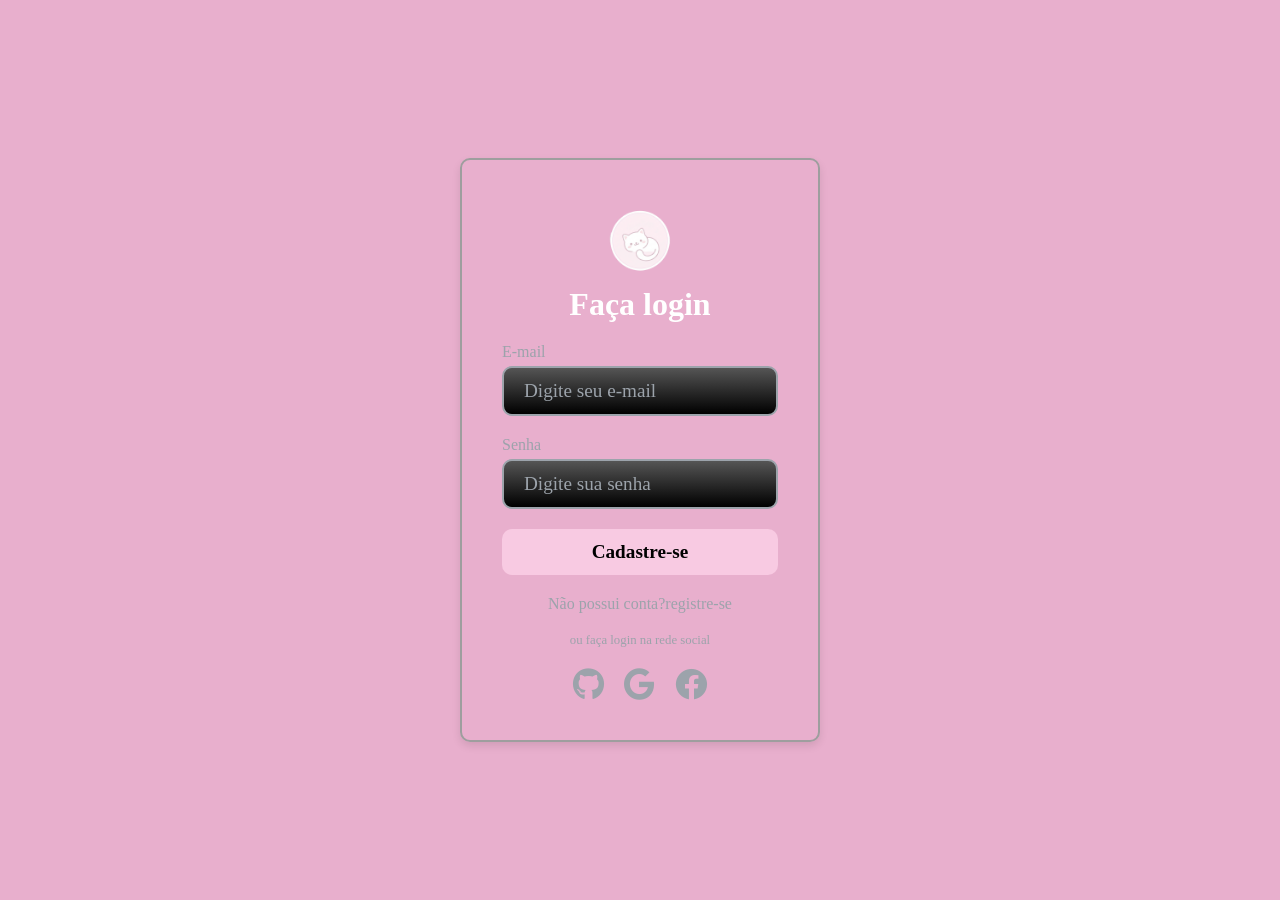
==== index.html @ a8ebf71e "Add files via upload" ====
<!DOCTYPE html>
<html lang="en">

<head>
    <meta charset="UTF-8">
    <title>Cadastro</title>
    <link rel="stylesheet" href="style.css">
    <link rel="stylesheet" href="https://cdnjs.cloudflare.com/ajax/libs/font-awesome/6.0.0-beta3/css/all.min.css">
</head>

<body>
    <div class="container">
        <img src="logo.png" alt="Logo" class="logo">

        <div class="login">
            <h2>Faça login</h2>

            <div class="inputBx">
                <label for="username">E-mail</label>
                <input type="text" id="usermane" placeholder="Digite seu e-mail" />
            </div>

            <div class="inputBx">
                <label for="password">Senha</label>
                <input type="password" id="password" placeholder="Digite sua senha" />
            </div>

           

            <div class="button">
                <button id="login_button">Cadastre-se</button>
            </div>


            <p class="text-center">Não possui conta?<a href="cadastro.html">registre-se</a></p>
            <p class="text-center social-login-text">ou faça login na rede social</p>

            <div class="social-icons">
                <i class="fab fa-github"></i>
                <i class="fab fa-google"></i>
                <i class="fab fa-facebook"></i>
            </div>
        </div>
    </div>
    <h2 id="concluído"></h2>
    
<script src="login.js"></script> 
</body>

</html>
---- style.css ----
*{
  margin:0;
  padding:0;
  box-sizing: border-box;
  font-family: cursive;
}

body{
  display:flex;
  flex-direction: column;
  justify-content: center;
  align-items: center;
  min-height:100vh ;
  background: #e8afcd;
  width: 100%;
}

.container{
  position:relative;
  display:flex;
  justify-content: center;
  align-items: center;
  flex-direction: column;
  background-position: center;
  padding: 40px;
  border: 2px solid rgb(158, 158, 158);
  border-radius: 10px;
  box-shadow: 0 4px 8px rgb(0,0,0,0.1);
}

.login, .logo{
  position:relative;
  z-index: 1;
}

.login h2{
  font-size: 2em;
  color: #fff;

}

.login .inputBx input::placeholder{
  color: #9ca3ab;
}

.button button:hover{
  background-color:  rgb(255, 214, 221);
}

/*Estilo da imagem logo*/
.logo {
  width: 150px; 
  margin-bottom: 20px; 
  border-radius: 18px;
  margin-bottom: 5px;
}

/* Estilo para o pseudo-elemento ::before do elemento com a classe container */
.container::before { 
  content: "";  /*cria um conteúdo vazio antes do conteúdo real do elemento*/
  position: absolute; /*usamos para colocar esta camada exatamente no lugar certo dentro da nossa caixa */
  top: 0;
  left: 0;
  right: 0;
  bottom: 0;
  border-radius: 10px; 
  z-index: 0; 
}



.login {
  display: flex; 
  justify-content: center; 
  align-items: center;
  flex-direction: column; 
  gap: 20px; /*coloca um espaço de 20 pixels entre cada item, para que eles não fiquem grudados um no outro.*/
}



.login .inputBx {
  width: 100%; 
}

.login .inputBx label {
  display: block;/*Os rótulos(label) irão se comportar como blocos de construção que se empilham*/
  color: #9ca3ab;
  margin-bottom: 5px; 
}

.login .inputBx input {
  width: 100%;
  padding: 12px 20px; 
  background: linear-gradient(to bottom, #555, #000);
  border: 2px solid #9ca3ab; 
  border-radius: 10px; 
  font-size: 1.2em; 
  color: #fff; 
}



.button {
  width: 100%; 
  display: flex; 
  justify-content: center; 
  align-items: center; 
}

.button button {
  width: 100%;
  padding: 12px 20px;
  background:#f8cae2;
  border: none;
  border-radius: 10px; 
  font-size: 1.2em;
  color: #000; 
  font-weight: 900;
  cursor: pointer; 
  transition: background-color 0.3s ease; 
}


.social-icons {
  display: flex;
  justify-content: center;
  gap: 20px; 
}

.social-icons i {
  font-size: 2em; 
  color: #9ca3ab; 
  cursor: pointer; 
  transition: color 0.3s ease; 
}

.social-icons i:hover {
  color: #896bb6; 
}

.text-center {
  text-align: center;
  color: #9ca3ab; 
}

.text-center a {
  color: #9ca3ab; 
  text-decoration: none; 
}

.text-center a:hover {
  text-decoration: underline; 
}

.social-login-text {
  font-size: 0.8em; 
  color: #9ca3ab; 
}
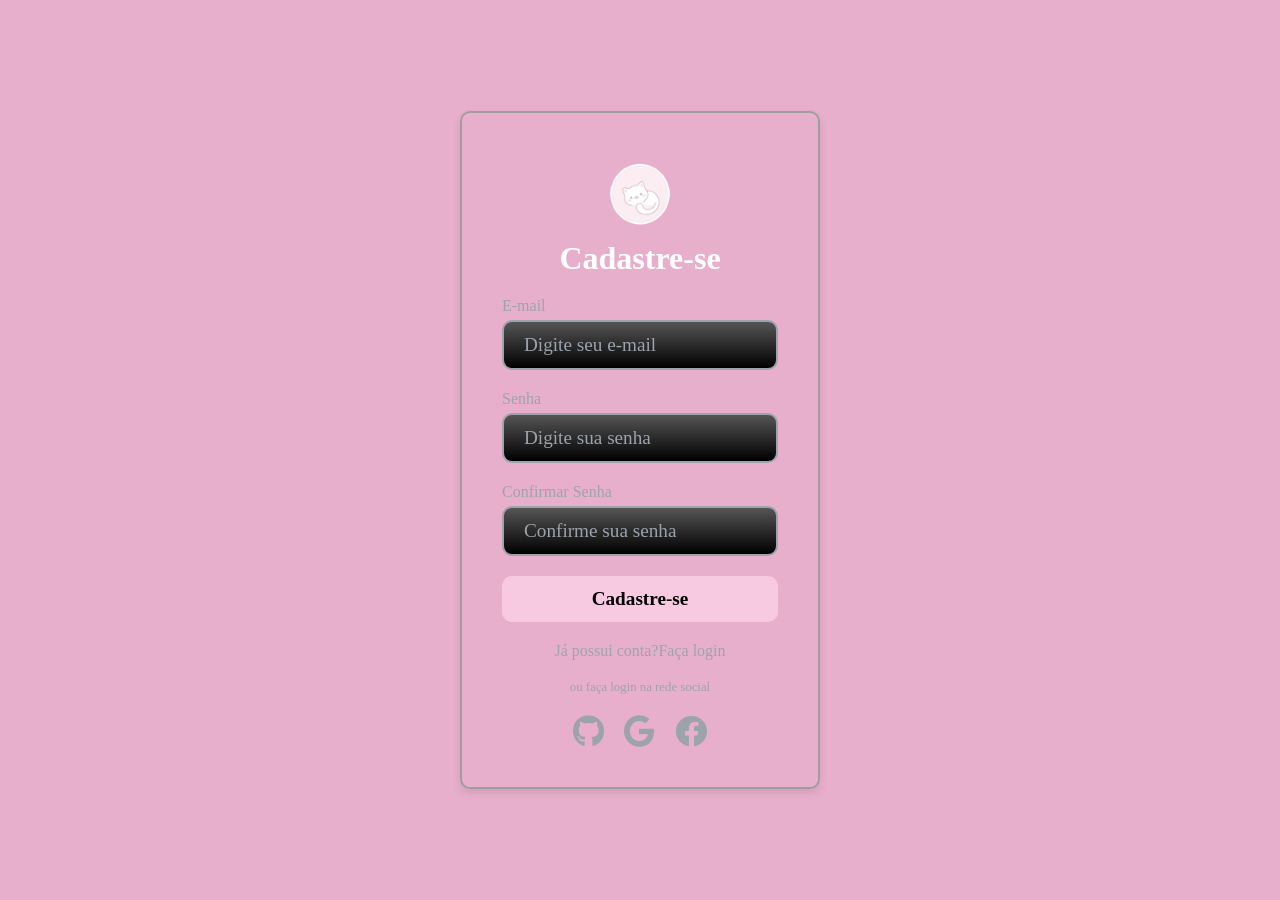
==== commit 1477190f: "Update index.html mudei o "value" da caixa de texto." ====
--- a/index.html
+++ b/index.html
@@ -13,11 +13,11 @@
         <img src="logo.png" alt="Logo" class="logo">
 
         <div class="login">
-            <h2>Faça login</h2>
+            <h2>Cadastre-se</h2>
 
             <div class="inputBx">
                 <label for="username">E-mail</label>
-                <input type="text" id="usermane" placeholder="Digite seu e-mail" />
+                <input type="text" id="username" placeholder="Digite seu e-mail" />
             </div>
 
             <div class="inputBx">
@@ -25,14 +25,17 @@
                 <input type="password" id="password" placeholder="Digite sua senha" />
             </div>
 
-           
+            <div class="inputBx">
+                <label for="confirm_password">Confirmar Senha</label>
+                <input type="password" id="confirm_password" placeholder="Confirme sua senha" />
+            </div>
 
             <div class="button">
                 <button id="login_button">Cadastre-se</button>
             </div>
 
 
-            <p class="text-center">Não possui conta?<a href="cadastro.html">registre-se</a></p>
+            <p class="text-center">Já possui conta?<a href="index.html">Faça login</a></p>
             <p class="text-center social-login-text">ou faça login na rede social</p>
 
             <div class="social-icons">
@@ -42,9 +45,9 @@
             </div>
         </div>
     </div>
-    <h2 id="concluído"></h2>
+    <h2 id="resultado"></h2>
     
-<script src="login.js"></script> 
+<script src="cadastro.js"></script>    
 </body>
 
 </html>
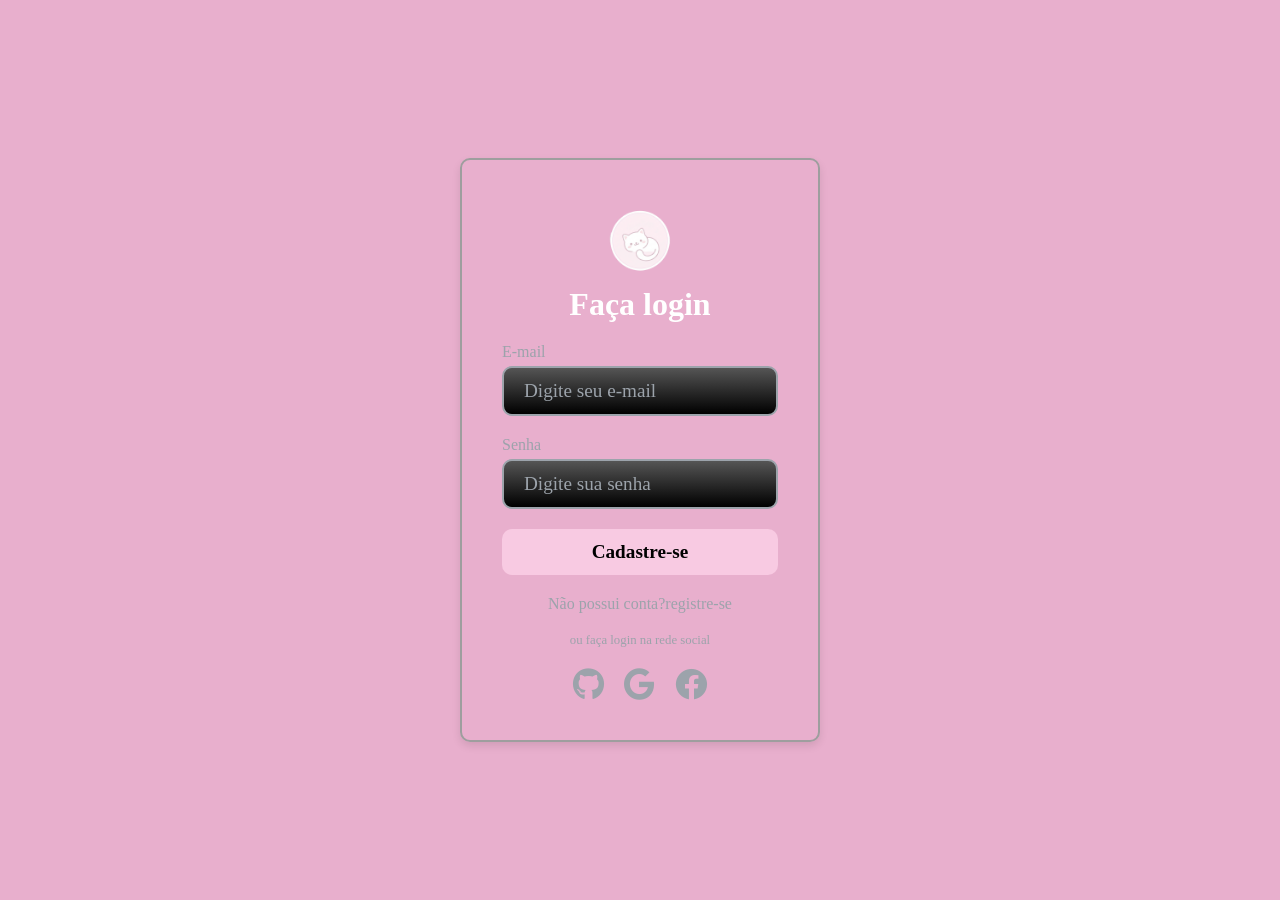
==== commit 4aae1d3d: "Update index.html mudei o "value" da caixa de texto" ====
--- a/index.html
+++ b/index.html
@@ -13,7 +13,7 @@
         <img src="logo.png" alt="Logo" class="logo">
 
         <div class="login">
-            <h2>Cadastre-se</h2>
+            <h2>Faça login</h2>
 
             <div class="inputBx">
                 <label for="username">E-mail</label>
@@ -25,17 +25,14 @@
                 <input type="password" id="password" placeholder="Digite sua senha" />
             </div>
 
-            <div class="inputBx">
-                <label for="confirm_password">Confirmar Senha</label>
-                <input type="password" id="confirm_password" placeholder="Confirme sua senha" />
-            </div>
+           
 
             <div class="button">
                 <button id="login_button">Cadastre-se</button>
             </div>
 
 
-            <p class="text-center">Já possui conta?<a href="index.html">Faça login</a></p>
+            <p class="text-center">Não possui conta?<a href="cadastro.html">registre-se</a></p>
             <p class="text-center social-login-text">ou faça login na rede social</p>
 
             <div class="social-icons">
@@ -45,9 +42,9 @@
             </div>
         </div>
     </div>
-    <h2 id="resultado"></h2>
+    <h2 id="concluído"></h2>
     
-<script src="cadastro.js"></script>    
+<script src="login.js"></script> 
 </body>
 
 </html>
